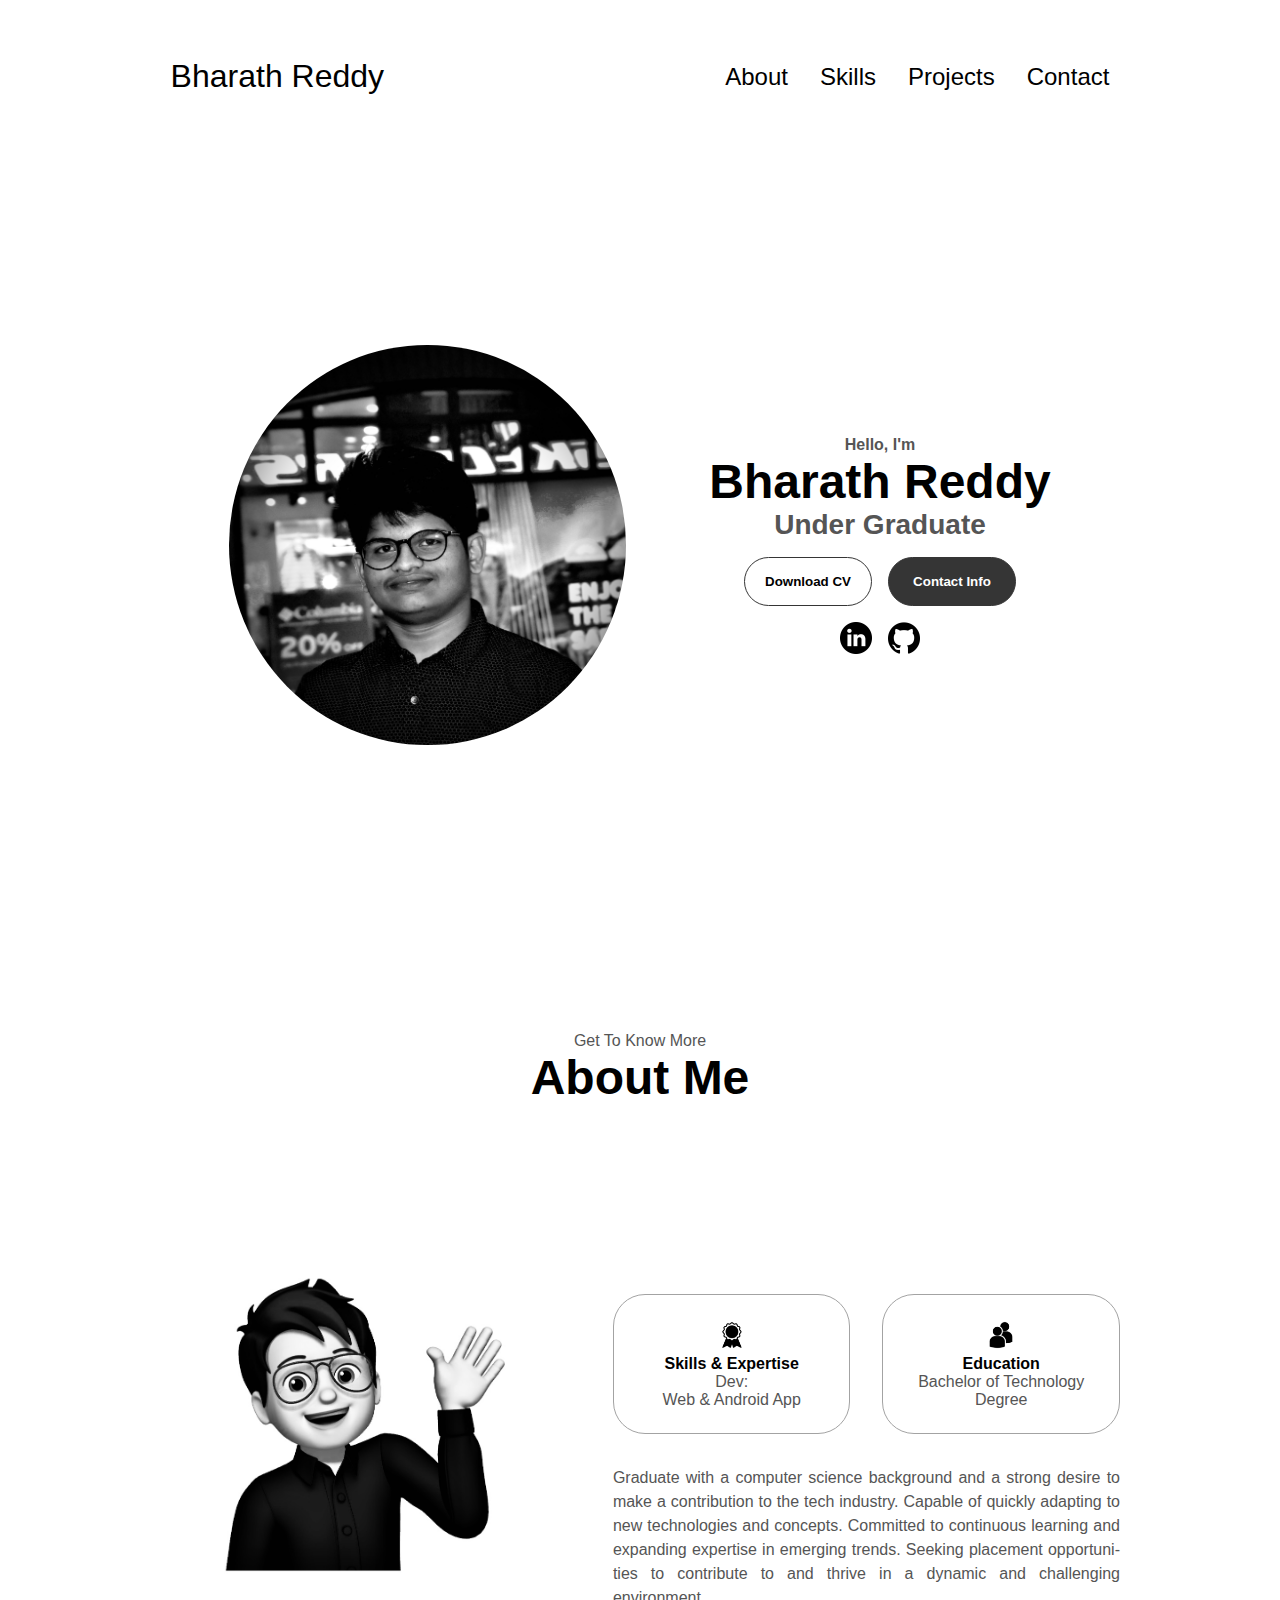
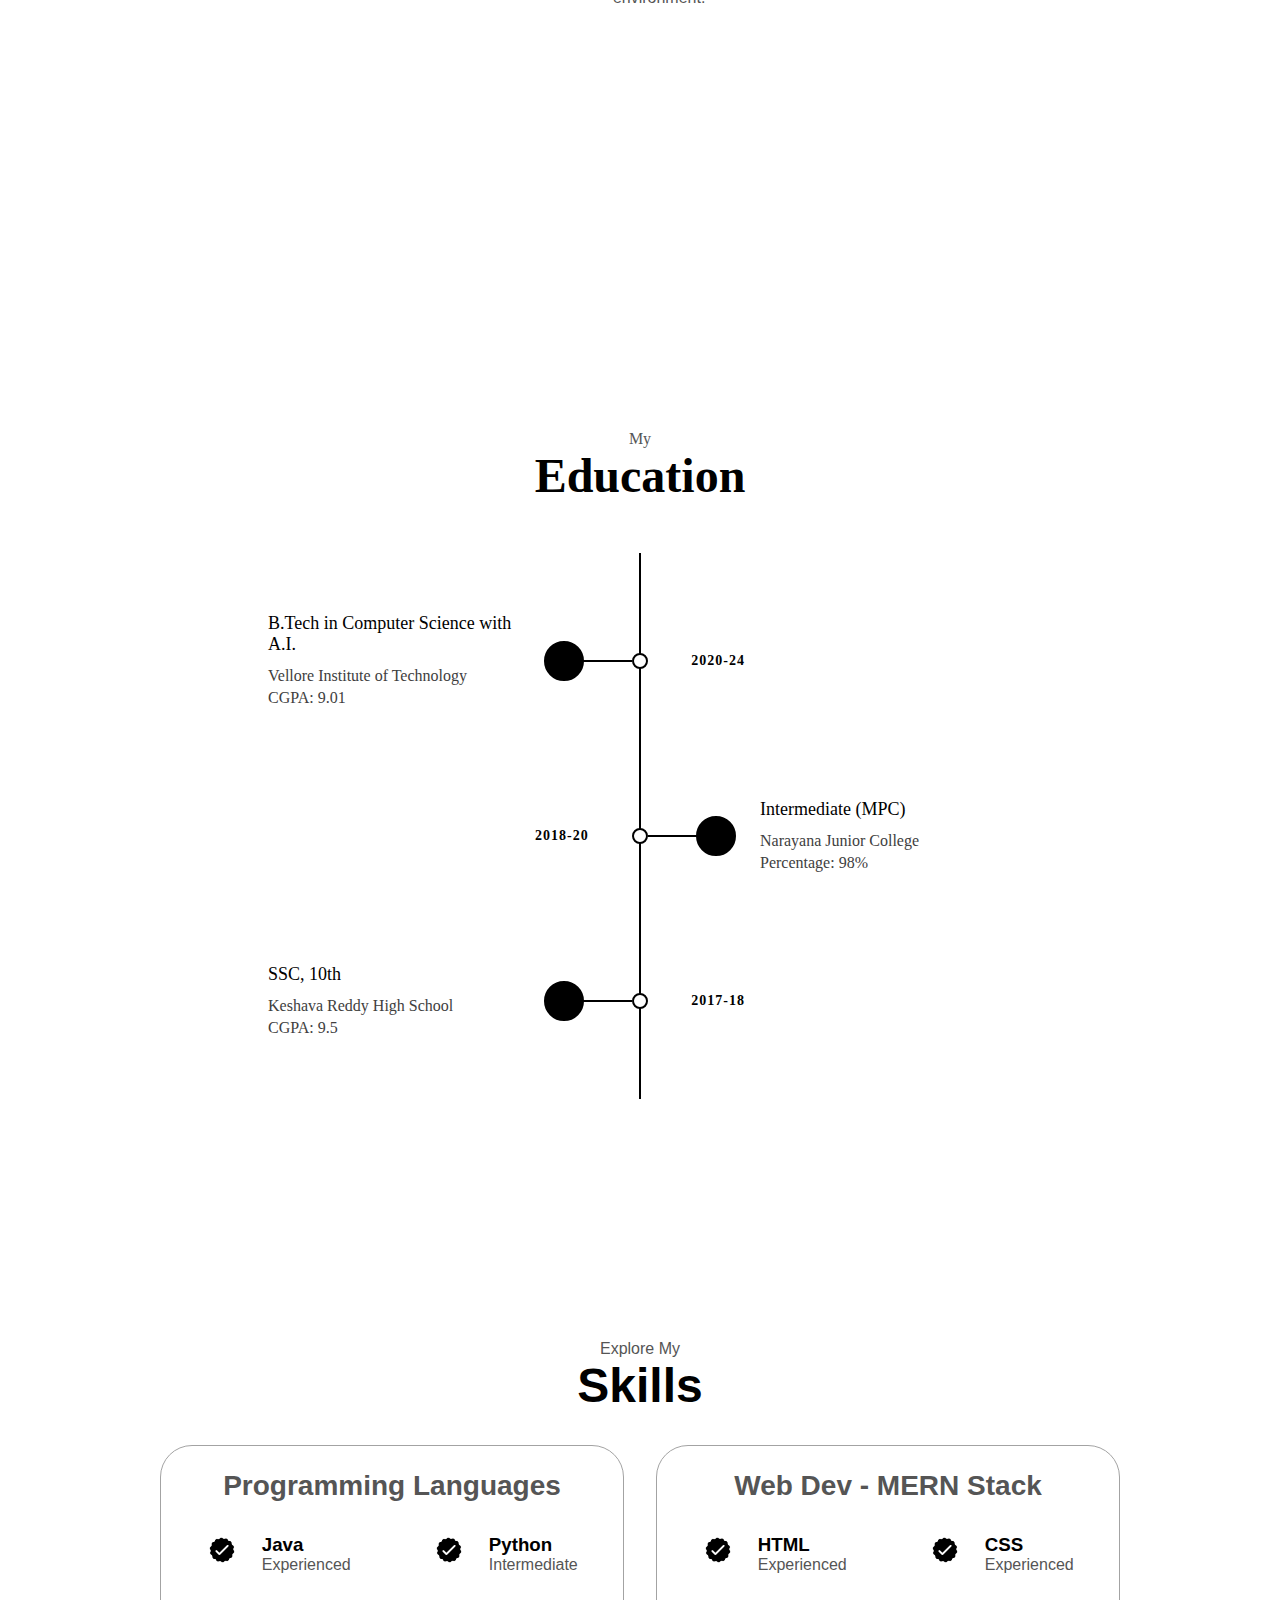
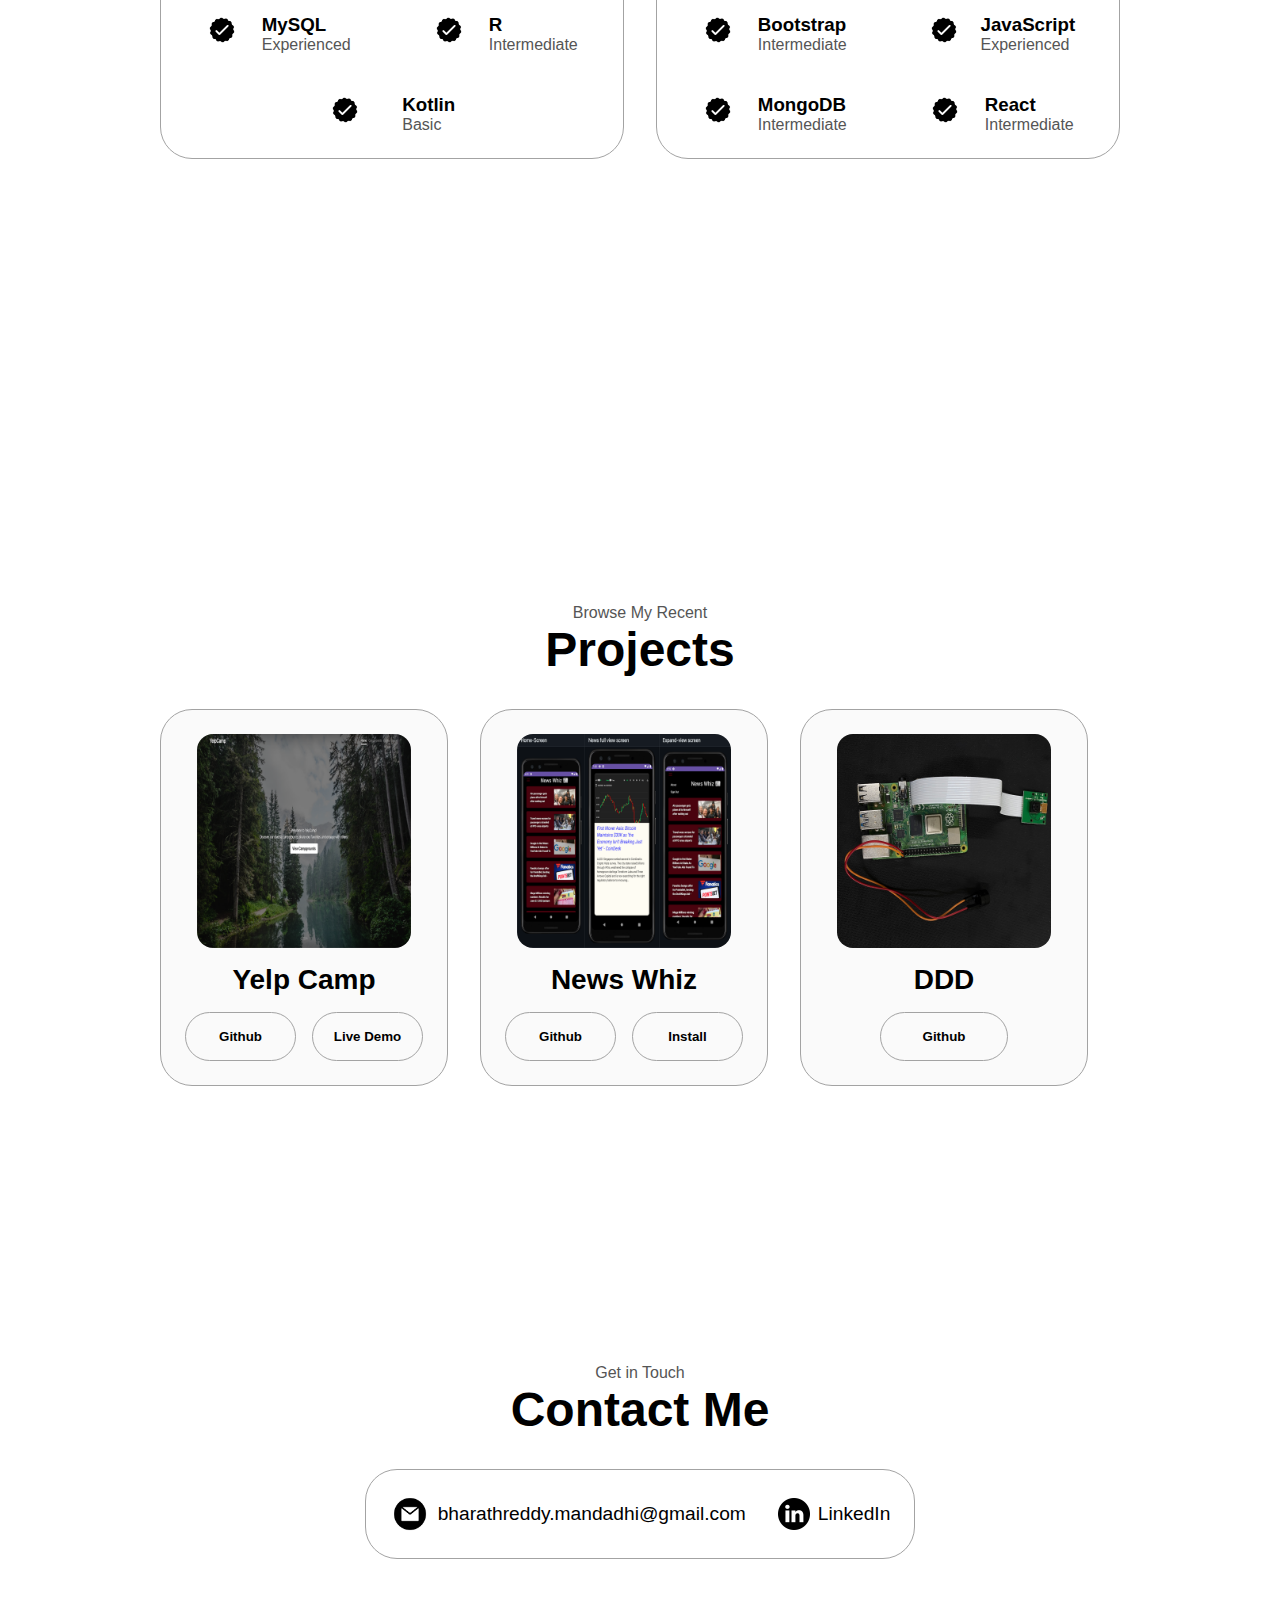
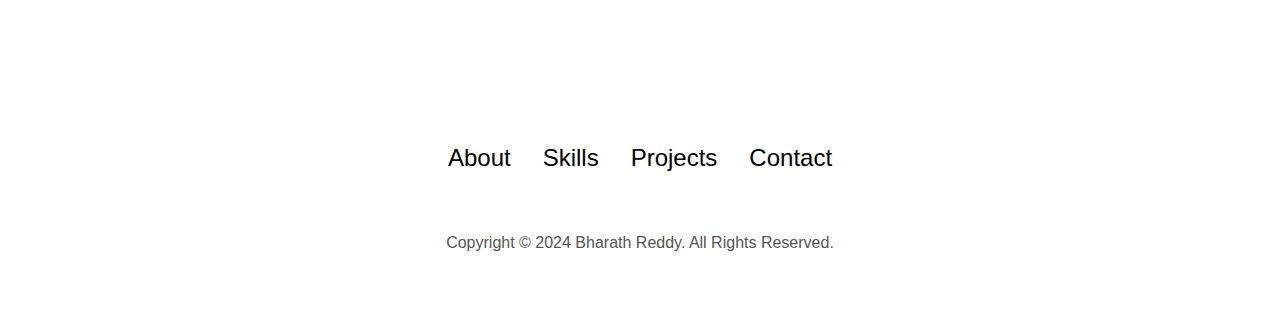
==== index.html @ 419e439b "rename" ====
<!DOCTYPE html>
<html lang="en">
  <head>
    <meta charset="UTF-8" />
    <meta http-equiv="X-UA-Compatible" content="IE=edge" />
    <meta name="viewport" content="width=device-width, initial-scale=1.0" />
    <title>My Portfolio</title>
    <link rel="stylesheet" href="app.css" />
    <link rel="stylesheet" href="mediaq.css" />
  </head>
  <body>
    <nav id="desktop-nav">
      <div class="logo">Bharath Reddy</div>
      <div>
        <ul class="nav-links">
          <li><a href="#about">About</a></li>
          <li><a href="#experience">Skills</a></li>
          <li><a href="#projects">Projects</a></li>
          <li><a href="#contact">Contact</a></li>
        </ul>
      </div>
    </nav>
    <nav id="mobile-nav">
      <div class="logo">Bharath Reddy</div>
      
      <div class="mobile-menu">
        <div class="mobile-icon" onclick="toggleMenu()">
          <span></span>
          <span></span>
          <span></span>
        </div>
        <div class="menu-links">
          <li><a href="#about" onclick="toggleMenu()">About</a></li>
          <li><a href="#experience" onclick="toggleMenu()">Experience</a></li>
          <li><a href="#projects" onclick="toggleMenu()">Projects</a></li>
          <li><a href="#contact" onclick="toggleMenu()">Contact</a></li>
        </div>
      </div>
    </nav>










    
    <section id="profile">
      <div class="section__pic-container">
        <img class="circular-square" src="./assets/pro-pic.jpg" alt="Bharath's profile picture" />
      </div>
      <div class="section__text">
        <p class="section__text__p1">Hello, I'm</p>
        <h1 class="title">Bharath Reddy</h1>
        <p class="section__text__p2">Under Graduate</p>
        <div class="btn-container">
          <button
            class="btn btn-color-2"
            onclick="window.open('./assets/Bharath_May.pdf')"
          >
            Download CV
          </button>
          <button class="btn btn-color-1" onclick="location.href='#contact'">
            Contact Info
          </button>
        </div>
        <div id="socials-container">
          <img
            src="./assets/linkedin.png"
            alt="My LinkedIn profile"
            class="icon"
            onclick="location.href='https://www.linkedin.com/in/bharath-reddy-mandadhi/'"
          />
          <img
            src="./assets/github.png"
            alt="My Github profile"
            class="icon"
            onclick="location.href='https://github.com/bharath9812'"
          />
        </div>
      </div>
    </section>















    <section id="about">
      <p class="section__text__p1">Get To Know More</p>
      <h1 class="title">About Me</h1>
      <div class="section-container">
        <div class="section__pic-container">
          <img
            src="./assets/pro-pic-2.jpg"
            alt="Profile picture"
            class="about-pic"
          />
        </div>
        <div class="about-details-container">
          <div class="about-containers">
            <div class="details-container">
              <img
                src="./assets/experience.png"
                alt="Experience icon"
                class="icon"
              />
              <h4>Skills & Expertise</h4>
              <p>Dev: <br />Web & Android App</p>
            </div>
            <div class="details-container">
              <img
                src="./assets/education.png"
                alt="Education icon"
                class="icon"
              />
              <h4>Education</h4>
              <p>Bachelor of Technology Degree</p>
            </div>
          </div>
          <div class="text-container">
            <p id="mydescription">
              Graduate with a computer science background and a strong desire to make a 
              contribution to the tech industry. Capable of quickly adapting to new 
              technologies and concepts. Committed to continuous learning and expanding 
              expertise in emerging trends. Seeking placement opportunities to contribute 
              to and thrive in a dynamic and challenging environment.
            </p>
          </div>
        </div>
      </div>
      <!-- <img
        src="./assets/arrow.png"
        alt="Arrow icon"
        class="icon arrow"
        onclick="location.href='./#experience'"
      /> -->
    </section>










  <section id="qualification" class="design-section">
    <p class="section__text__p1">My</p>
      <h1 style="padding-bottom: 50px;" class="title">Education</h1>
  <div class="timeline">
    <div class="container left">
      <div class="date">2020-24</div>
      <i class="icon fa fa-home"></i>
      <div class="content">
        <h2>B.Tech in Computer Science with A.I.</h2>
        <p>
          Vellore Institute of Technology <br>
          CGPA: 9.01
        </p>
      </div>
    </div>
    <div class="container right">
      <div class="date">2018-20</div>
      <i class="icon fa fa-gift"></i>
      <div class="content">
        <h2>Intermediate (MPC)</h2>
        <p>
            Narayana Junior College <br>
            Percentage: 98%
        </p>
      </div>
    </div>
    <div class="container left">
      <div class="date">2017-18</div>
      <i class="icon fa fa-user"></i>
      <div class="content">
        <h2>SSC, 10th</h2>
        <p>
            Keshava Reddy High School <br>
            CGPA: 9.5
        </p>
      </div>
    </div>
  </div>
</section>





    






















    <section id="experience">
      <p class="section__text__p1">Explore My</p>
      <h1 class="title">Skills</h1>
      <div class="experience-details-container">
        <div class="about-containers">
          
          <div class="details-container">
            <h2 class="experience-sub-title">Programming Languages</h2>
            <div class="article-container">
              <article>
                <img
                  src="./assets/checkmark.png"
                  alt="Experience icon"
                  class="icon"
                />
                <div>
                  <h3>Java</h3>
                  <p>Experienced</p>
                </div>
              </article>
              <article>
                <img
                  src="./assets/checkmark.png"
                  alt="Experience icon"
                  class="icon"
                />
                <div>
                  <h3>Python</h3>
                  <p>Intermediate</p>
                </div>
              </article>
              <article>
                <img
                  src="./assets/checkmark.png"
                  alt="Experience icon"
                  class="icon"
                />
                <div>
                  <h3>MySQL</h3>
                  <p>Experienced</p>
                </div>
              </article>
              <article>
                <img
                  src="./assets/checkmark.png"
                  alt="Experience icon"
                  class="icon"
                />
                <div>
                  <h3>R</h3>
                  <p>Intermediate</p>
                </div>
              </article>
              <article>
                <img
                  src="./assets/checkmark.png"
                  alt="Experience icon"
                  class="icon"
                />
                <div>
                  <h3>Kotlin</h3>
                  <p>Basic</p>
                </div>
              </article>
            </div>
          </div>

          <div class="details-container">
            <h2 class="experience-sub-title">Web Dev - MERN Stack</h2>
            <div class="article-container">
              <article>
                <img
                  src="./assets/checkmark.png"
                  alt="Experience icon"
                  class="icon"
                />
                <div>
                  <h3>HTML</h3>
                  <p>Experienced</p>
                </div>
              </article>
              <article>
                <img
                  src="./assets/checkmark.png"
                  alt="Experience icon"
                  class="icon"
                />
                <div>
                  <h3>CSS</h3>
                  <p>Experienced</p>
                </div>
              </article>
              <article>
                <img
                  src="./assets/checkmark.png"
                  alt="Experience icon"
                  class="icon"
                />
                <div>
                  <h3>Bootstrap</h3>
                  <p>Intermediate</p>
                </div>
              </article>
              <article>
                <img
                  src="./assets/checkmark.png"
                  alt="Experience icon"
                  class="icon"
                />
                <div>
                  <h3>JavaScript</h3>
                  <p>Experienced</p>
                </div>
              </article>
              <article>
                <img
                  src="./assets/checkmark.png"
                  alt="Experience icon"
                  class="icon"
                />
                <div>
                  <h3>MongoDB</h3>
                  <p>Intermediate</p>
                </div>
              </article>
              <article>
                <img
                  src="./assets/checkmark.png"
                  alt="Experience icon"
                  class="icon"
                />
                <div>
                  <h3>React</h3>
                  <p>Intermediate</p>
                </div>
              </article>
            </div>
          </div>
        </div>
      </div>
      <!-- <img
        src="./assets/arrow.png"
        alt="Arrow icon"
        class="icon arrow"
        onclick="location.href='./#projects'"
      /> -->
    </section>














    <section id="projects">
      <p class="section__text__p1">Browse My Recent</p>
      <h1 class="title">Projects</h1>
      <div class="experience-details-container">
        <div class="whole-project about-containers">
          <div class="project-man details-container color-container">
            <div class="article-container">
              <img
                src="./assets/p-11.png"
                alt="Project 1"
                class="project-img"
              />
            </div>
            <h3 class="experience-sub-title project-title">Yelp Camp</h3>
            <div class="btn-container">
              <button
                class="btn btn-color-2 project-btn"
                onclick="location.href='https://github.com/bharath9812/yelp'"
              >
                Github
              </button>
              <button
                class="btn btn-color-2 project-btn"
                onclick="location.href='https://yelpcamp-india-vric.onrender.com/'"
              >
                Live Demo
              </button>
            </div>
          </div>
          <div class="project-man details-container color-container">
            <div class="article-container">
              <img
                src="./assets/news-whiz.png"
                alt="Project 2"
                class="project-img"
              />
            </div>
            <h3 class="experience-sub-title project-title">News Whiz</h3>
            <div class="btn-container">
              <button
                class="btn btn-color-2 project-btn"
                onclick="location.href='https://github.com/bharath9812/News-Whiz'"
              >
                Github
              </button>
              <button
                class="btn btn-color-2 project-btn"
                onclick="location.href='https://drive.google.com/file/d/1U4-5RmE0adpKsE2Zzr_8J9qtUjbSV8Gq/view'"
              >
                Install
              </button>
            </div>
          </div>
          <div class="project-man details-container color-container">
            <div class="article-container">
              <img
                src="./assets/DDD.JPG"
                alt="Project 3"
                class="project-img"
              />
            </div>
            <h3 class="experience-sub-title project-title">DDD</h3>
            <div class="btn-container">
              <button
                class="btn btn-color-2 project-btn"
                onclick="location.href='https://github.com/bharath9812/Driver-Drowsiness-Detection_DDD'"
              >
                Github
              </button>
              <!-- <button
                class="btn btn-color-2 project-btn"
                onclick="location.href='https://github.com/'"
              >
                Live Demo
              </button> -->
            </div>
          </div>
        </div>
      </div>
      <!-- <img
        src="./assets/arrow.png"
        alt="Arrow icon"
        class="icon arrow"
        onclick="location.href='./#contact'"
      /> -->
    </section>






    <section id="contact">
      <p class="section__text__p1">Get in Touch</p>
      <h1 class="title">Contact Me</h1>
      <div class="contact-info-upper-container">
        <div class="contact-info-container">
          <img
            src="./assets/email.png"
            alt="Email icon"
            class="icon contact-icon email-icon"
          />
          <p><a href="mailto:bharathreddy.mandadhi@gmail.com">bharathreddy.mandadhi@gmail.com</a></p>
        </div>
        <div class="contact-info-container">
          <img
            src="./assets/linkedin.png"
            alt="LinkedIn icon"
            class="icon contact-icon"
          />
          <p><a href="https://www.linkedin.com/in/bharath-reddy-mandadhi/">LinkedIn</a></p>
        </div>
      </div>
    </section>









    <footer>
      <nav>
        <div class="nav-links-container">
          <ul class="nav-links">
            <li><a href="#about">About</a></li>
            <li><a href="#experience">Skills</a></li>
            <li><a href="#projects">Projects</a></li>
            <li><a href="#contact">Contact</a></li>
          </ul>
        </div>
      </nav>
      <p>Copyright &#169; 2024 Bharath Reddy. All Rights Reserved.</p>
    </footer>
    <script src="script.js"></script>
  </body>
</html>
---- app.css ----
/* GENERAL */

@import url("https://fonts.googleapis.com/css2?family=Poppins:wght@300;400;500;600&display=swap");

* {
  margin: 0;
  padding: 0;
}

body {
  font-family: "Poppins", sans-serif;
}

html {
  scroll-behavior: smooth;
}

p {
  color: rgb(85, 85, 85);
}

/* TRANSITION */

a,
.btn {
  transition: all 300ms ease;
}

/* DESKTOP NAV */

nav,
.nav-links {
  display: flex;
}

nav {
  justify-content: space-around;
  align-items: center;
  height: 17vh;
}

.nav-links {
  gap: 2rem;
  list-style: none;
  font-size: 1.5rem;
}

a {
  color: black;
  text-decoration: none;
  text-decoration-color: white;
}

a:hover {
  color: grey;
  text-decoration: underline;
  text-underline-offset: 0.5rem;
  text-decoration-color: rgb(181, 181, 181);
}

.logo {
  font-size: 2rem;
}

.logo:hover {
  cursor: default;
}

/* mobile MENU */

#mobile-nav {
  display: none;
}

.mobile-menu {
  position: relative;
  display: inline-block;
}

.mobile-icon {
  display: flex;
  flex-direction: column;
  justify-content: space-between;
  height: 24px;
  width: 30px;
  cursor: pointer;
}

.mobile-icon span {
  width: 100%;
  height: 2px;
  background-color: black;
  transition: all 0.3 ease-in-out;
}

.menu-links {
  position: absolute;
  top: 100%;
  right: 0;
  background-color: white;
  width: fit-content;
  max-height: 0;
  overflow: hidden;
  transition: all 0.3 ease-in-out;
}

.menu-links a {
  display: block;
  padding: 10px;
  text-align: center;
  font-size: 1.5rem;
  color: black;
  text-decoration: none;
  transition: all 0.3 ease-in-out;
}

.menu-links li {
  list-style: none;
}

.menu-links.open {
  max-height: 300px;
}

.mobile-icon.open span:first-child {
  transform: rotate(45deg) translate(10px, 5px);
}

.mobile-icon.open span:nth-child(2) {
  opacity: 0;
}

.mobile-icon.open span:last-child {
  transform: rotate(-45deg) translate(10px, -5px);
}

.mobile-icon span:first-child {
  transform: none;
}

.mobile-icon span:first-child {
  opacity: 1;
}

.mobile-icon span:first-child {
  transform: none;
}

/* SECTIONS */



.circular-square { 
  border-top-left-radius: 50% 50%; 
  border-top-right-radius: 50% 50%; 
  border-bottom-right-radius: 50% 50%; 
  border-bottom-left-radius: 50% 50%; 
} 

section {
  padding-top: 4vh;
  height: 96vh;
  margin: 0 10rem;
  box-sizing: border-box;
  min-height: fit-content;
}


.design-section{
  height: 112vh;
}

.section-container {
  display: flex;
}

/* PROFILE SECTION */

#profile {
  display: flex;
  justify-content: center;
  gap: 5rem;
  height: 80vh;
}

.section__pic-container {
  display: flex;
  height: 400px;
  width: 400px;
  margin: auto 0;
}

.section__text {
  align-self: center;
  text-align: center;
}

.section__text p {
  font-weight: 600;
}

.section__text__p1 {
  text-align: center;
}

.section__text__p2 {
  font-size: 1.75rem;
  margin-bottom: 1rem;
}

.title {
  font-size: 3rem;
  text-align: center;
}

#socials-container {
  display: flex;
  justify-content: center;
  margin-top: 1rem;
  gap: 1rem;
}

/* ICONS */

.icon {
  cursor: pointer;
  height: 2rem;
}

/* BUTTONS */

.btn-container {
  display: flex;
  justify-content: center;
  gap: 1rem;
}

.btn {
  font-weight: 600;
  transition: all 300ms ease;
  padding: 1rem;
  width: 8rem;
  border-radius: 2rem;
}

.btn-color-1,
.btn-color-2 {
  border: rgb(53, 53, 53) 0.1rem solid;
}

.btn-color-1:hover,
.btn-color-2:hover {
  cursor: pointer;
}

.btn-color-1,
.btn-color-2:hover {
  background: rgb(53, 53, 53);
  color: white;
}

.btn-color-1:hover {
  background: rgb(0, 0, 0);
}

.btn-color-2 {
  background: none;
}

.btn-color-2:hover {
  border: rgb(255, 255, 255) 0.1rem solid;
}

.btn-container {
  gap: 1rem;
}

/* ABOUT SECTION */

#mydescription{
  line-height: 1.5;
  text-align: justify;
  hyphens: auto;
}

#about {
  position: relative;
}

.about-containers {
  gap: 2rem;
  margin-bottom: 2rem;
  margin-top: 2rem;
}

.about-details-container {
  justify-content: center;
  flex-direction: column;
}

.about-containers,
.about-details-container {
  display: flex;
}

.about-pic {
  border-radius: 2rem;
}

.arrow {
  position: absolute;
  right: -5rem;
  bottom: 2.5rem;
}

.details-container {
  padding: 1.5rem;
  flex: 1;
  background: white;
  border-radius: 2rem;
  border: rgb(53, 53, 53) 0.1rem solid;
  border-color: rgb(163, 163, 163);
  text-align: center;
}



.section-container {
  gap: 4rem;
  height: 80%;
}

.section__pic-container {
  height: 400px;
  width: 400px;
  margin: auto 0;
}

/* EXPERIENCE SECTION */

#experience {
  position: relative;
}

.experience-sub-title {
  color: rgb(85, 85, 85);
  font-weight: 600;
  font-size: 1.75rem;
  margin-bottom: 2rem;
}

.experience-details-container {
  display: flex;
  justify-content: center;
  flex-direction: column;
}

.article-container {
  display: flex;
  text-align: initial;
  flex-wrap: wrap;
  flex-direction: row;
  gap: 2.5rem;
  justify-content: space-around;
}

article {
  display: flex;
  width: 10rem;
  justify-content: space-around;
  gap: 0.5rem;
}

article .icon {
  cursor: default;
}

/* PROJECTS SECTION */

#projects {
  position: relative;
}

.color-container {
  border-color: rgb(163, 163, 163);
  background: rgb(250, 250, 250);
}

.project-img {
  border-radius: 1rem;
  width: 90%;
  height: 90%;
}

.project-title {
  margin: 1rem;
  color: black;
}

.project-btn {
  color: black;
  border-color: rgb(163, 163, 163);
}

/* CONTACT */

#contact {
  margin-top: 10vh;
  margin-bottom: 10vh;
  display: flex;
  justify-content: center;
  flex-direction: column;
  height: 70vh;
}

.contact-info-upper-container {
  display: flex;
  justify-content: center;
  border-radius: 2rem;
  border: rgb(53, 53, 53) 0.1rem solid;
  border-color: rgb(163, 163, 163);
  background: (250, 250, 250);
  margin: 2rem auto;
  padding: 0.5rem;
}

.contact-info-container {
  display: flex;
  align-items: center;
  justify-content: center;
  gap: 0.5rem;
  margin: 1rem;
}

.contact-info-container p {
  font-size: larger;
}

.contact-icon {
  cursor: default;
}

.email-icon {
  height: 2.5rem;
}

/* FOOTER SECTION */

footer {
  height: 26vh;
  margin: 0 1rem;
}

footer p {
  text-align: center;
}




/*        Qualification Section       */


#qualification{
  margin-bottom: 4vh
}

@import url('https://fonts.googleapis.com/css2?family=Jost:wght@200;300;400&display=swap');
.design-section {
  display: flex;
  flex-direction: column;
  align-items: center;
  justify-content: center;
  background-color: #ffffff;
  min-height: 100vh;
  padding: 100px 0;
  font-family: Jost;
}

.design {
  display: flex;
  align-items: center;
  justify-content: center;
}

.timeline {
  width: 90%;
  height: auto;
  max-width: 900px;
  margin: 0 auto;
  display: flex;
  flex-direction: column;
}

.timeline-content {
  padding: 20px;
  background: #1f1f1f;
  /* -webkit-box-shadow: 5px 5px 10px #1a1a1a, -5px -5px 10px #242424; */
  /* box-shadow: 5px 5px 10px #1a1a1a, -5px -5px 10px #242424; */
  border-radius: 5px;
  color: white;
  padding: 1.75rem;
  transition: 0.4s ease;
  overflow-wrap: break-word !important;
  margin: 1rem;
  margin-bottom: 20px;
  border-radius: 6px;
}
/* 
.timeline-content {
  padding: 20px;

  border-radius: 5px;
  color: white;
  padding: 1.75rem;
  transition: 0.4s ease;
  overflow-wrap: break-word !important;
  margin: 1rem;
  margin-bottom: 20px;
} */


.timeline-component {
  margin: 0px 20px 20px 20px;
}

@media screen and (min-width: 768px) {
  .timeline {
    display: grid;
    grid-template-columns: 1fr 3px 1fr;
  }
  .timeline-middle {
    position: relative;
    background-image: linear-gradient(45deg, #F27121, #E94057, #8A2387);
    width: 3px;
    height: 100%;
  }
  .main-middle {
    opacity: 0;
  }
  .timeline-circle {
    position: absolute;
    top: 0;
    left: 50%;
    width: 15px;
    height: 15px;
    border-radius: 50%;
    background-image: linear-gradient(45deg, #F27121, #E94057, #8A2387);
    transform: translateX(-50%);
  }

  /* Adjust the width of timeline components */
  .timeline-component.timeline-content {
    width: 80%; /* Set the width to 80% of the screen */
    margin: 0 10%; /* Add 10% margin on either side */
  }
}




/* 

.circular--square { 
  border-top-left-radius: 50% 50%; 
  border-top-right-radius: 50% 50%; 
  border-bottom-right-radius: 50% 50%; 
  border-bottom-left-radius: 50% 50%; 
} */







/*        Qualification       */




*,
*::before,
*::after {
  box-sizing: border-box;
}

body {
  margin: 0;
  font-family: Arial, Helvetica, sans-serif;
  background: #ffffff;
}

.timeline {
  position: relative;
  width: 100%;
  max-width: 1140px;
  margin: 0 auto;
  padding: 15px 0;
}

.timeline::after {
  content: '';
  position: absolute;
  width: 2px;
  background: #000000;
  top: 0;
  bottom: 0;
  left: 50%;
  margin-left: -1px;
}

.container {
  padding: 15px 30px;
  position: relative;
  background: inherit;
  width: 50%;
}

.container.left {
  left: 0;
}

.container.right {
  left: 50%;
}

.container::after {
  content: '';
  position: absolute;
  width: 16px;
  height: 16px;
  top: calc(50% - 8px);
  right: -8px;
  background: #ffffff;
  border: 2px solid #000000;
  border-radius: 16px;
  z-index: 1;
}

.container.right::after {
  left: -8px;
}

.container::before {
  content: '';
  position: absolute;
  width: 50px;
  height: 2px;
  top: calc(50% - 1px);
  right: 8px;
  background: #000000;
  z-index: 1;
}

.container.right::before {
  left: 8px;
}

.container .date {
  position: absolute;
  display: inline-block;
  top: calc(50% - 8px);
  text-align: center;
  font-size: 14px;
  font-weight: bold;
  color: #000000;
  text-transform: uppercase;
  letter-spacing: 1px;
  z-index: 1;
}

.container.left .date {
  right: -105px;
}

.container.right .date {
  left: -105px;
}

.container .icon {
  position: absolute;
  display: inline-block;
  width: 40px;
  height: 40px;
  padding: 9px 0;
  top: calc(50% - 20px);
  background: #000000;
  border: 2px solid #000000;
  border-radius: 40px;
  text-align: center;
  font-size: 18px;
  color: #006E51;
  z-index: 1;
}

.container.left .icon {
  right: 56px;
}

.container.right .icon {
  left: 56px;
}

.container .content {
  padding: 30px 90px 30px 30px;
  background: #ffffff;
  position: relative;
  border-radius: 0 500px 500px 0;
}

.container.right .content {
  padding: 30px 30px 30px 90px;
  border-radius: 500px 0 0 500px;
}

.container .content h2 {
  margin: 0 0 10px 0;
  font-size: 18px;
  font-weight: normal;
  color: #000000;
}

.container .content p {
  margin: 0;
  font-size: 16px;
  line-height: 22px;
  color: #403e3e;
}

@media (max-width: 767.98px) {
  .timeline::after {
    left: 90px;
  }

  .container {
    width: 100%;
    padding-left: 120px;
    padding-right: 30px;
  }

  .container.right {
    left: 0%;
  }

  .container.left::after, 
  .container.right::after {
    left: 82px;
  }

  .container.left::before,
  .container.right::before {
    left: 100px;
    border-color: transparent #006E51 transparent transparent;
  }

  .container.left .date,
  .container.right .date {
    right: auto;
    left: 15px;
  }

  .container.left .icon,
  .container.right .icon {
    right: auto;
    left: 146px;
  }

  .container.left .content,
  .container.right .content {
    padding: 30px 30px 30px 90px;
    border-radius: 500px 0 0 500px;
  }
}


.design-section .timeline {
  width: 90%;
  height: auto;
  max-width: 900px;
  margin: 0 auto;
  display: flex;
  flex-direction: column;
  overflow: hidden; /* Prevents content from overflowing */
}
---- mediaq.css ----
@media screen and (max-width: 1400px) {
  #profile {
    height: 83vh;
    margin-bottom: 6rem;
  }
  .about-containers {
    /* width: auto; */
    flex-wrap: wrap;
  }
  #contact,
  #projects {
    height: fit-content;
  }
}

@media screen and (min-width: 1201px) {
.project-man {
    flex: 0 0 30%; /* Each container occupies 30% of the available space */
    max-width: 30%; /* Limit the width of each container */
  }
  
  .whole-project{
    padding-bottom: 120px;
  }
}


@media screen and (max-width: 1200px) {
  #desktop-nav {
    display: none;
  }
  #mobile-nav {
    display: flex;
  }
  #experience,
  .experience-details-container {
    margin-top: 2rem;
  }
  #profile,
  .section-container {
    display: block;
  }
  .arrow {
    display: none;
  }
  section,
  .section-container {
    height: fit-content;
  }
  section {
    margin: 0 5%;
  }
  .section__pic-container {
    width: 275px;
    height: 275px;
    margin: 0 auto 2rem;
  }
  .about-containers {
    margin-top: 0;
  }
}

@media screen and (max-width: 600px) {
  #contact,
  footer {
    height: 40vh;
  }
  #profile {
    height: 83vh;
    margin-bottom: 0;
  }
  article {
    font-size: 1rem;
  }
  footer nav {
    height: fit-content;
    margin-bottom: 2rem;
  }
  .about-containers,
  .contact-info-upper-container,
  .btn-container {
    flex-wrap: wrap;
  }
  .contact-info-container {
    margin: 0;
  }
  .contact-info-container p,
  .nav-links li a {
    font-size: 1rem;
  }
  .experience-sub-title {
    font-size: 1.25rem;
  }
  .logo {
    font-size: 1.5rem;
  }
  .nav-links {
    flex-direction: column;
    gap: 0.5rem;
    text-align: center;
  }
  .section__pic-container {
    width: auto;
    height: 46vw;
    justify-content: center;
  }
  .section__text__p2 {
    font-size: 1.25rem;
  }
  .title {
    font-size: 2rem;
  }
  .text-container {
    text-align: justify;
  }
}
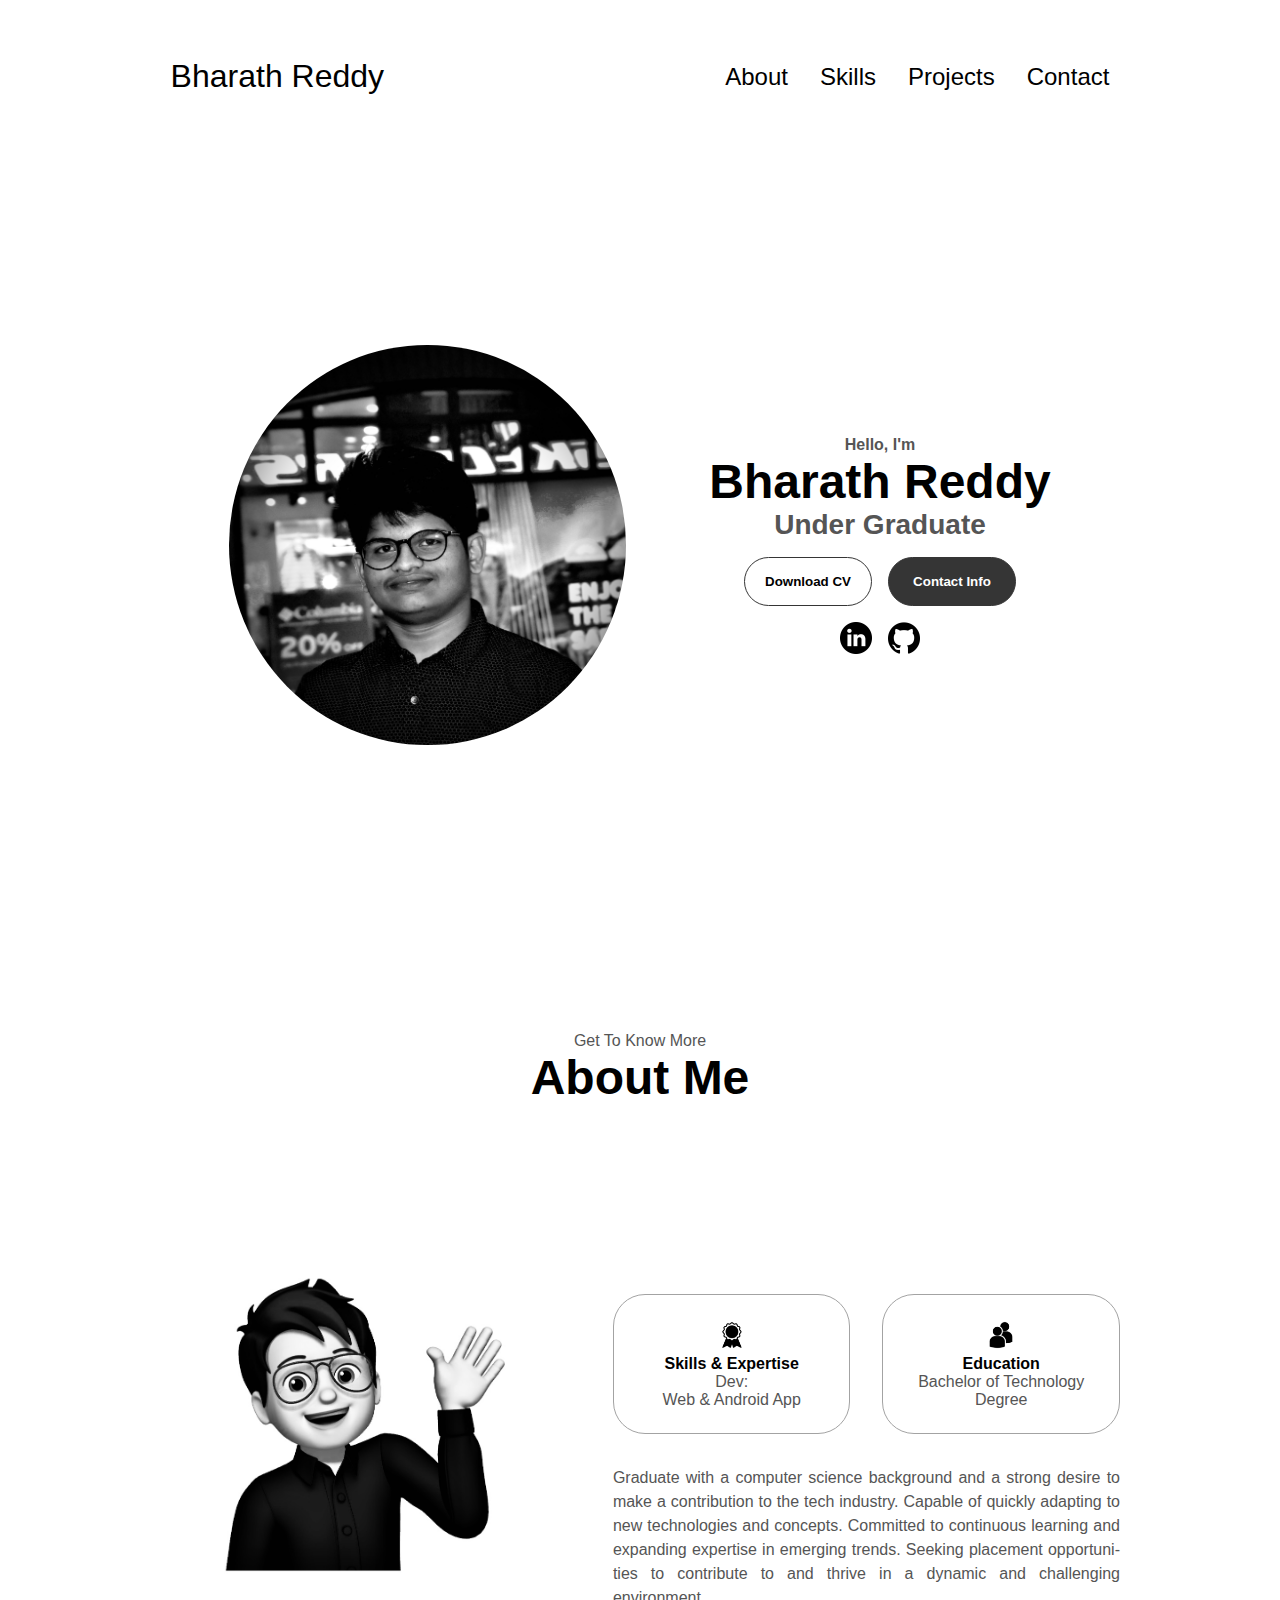
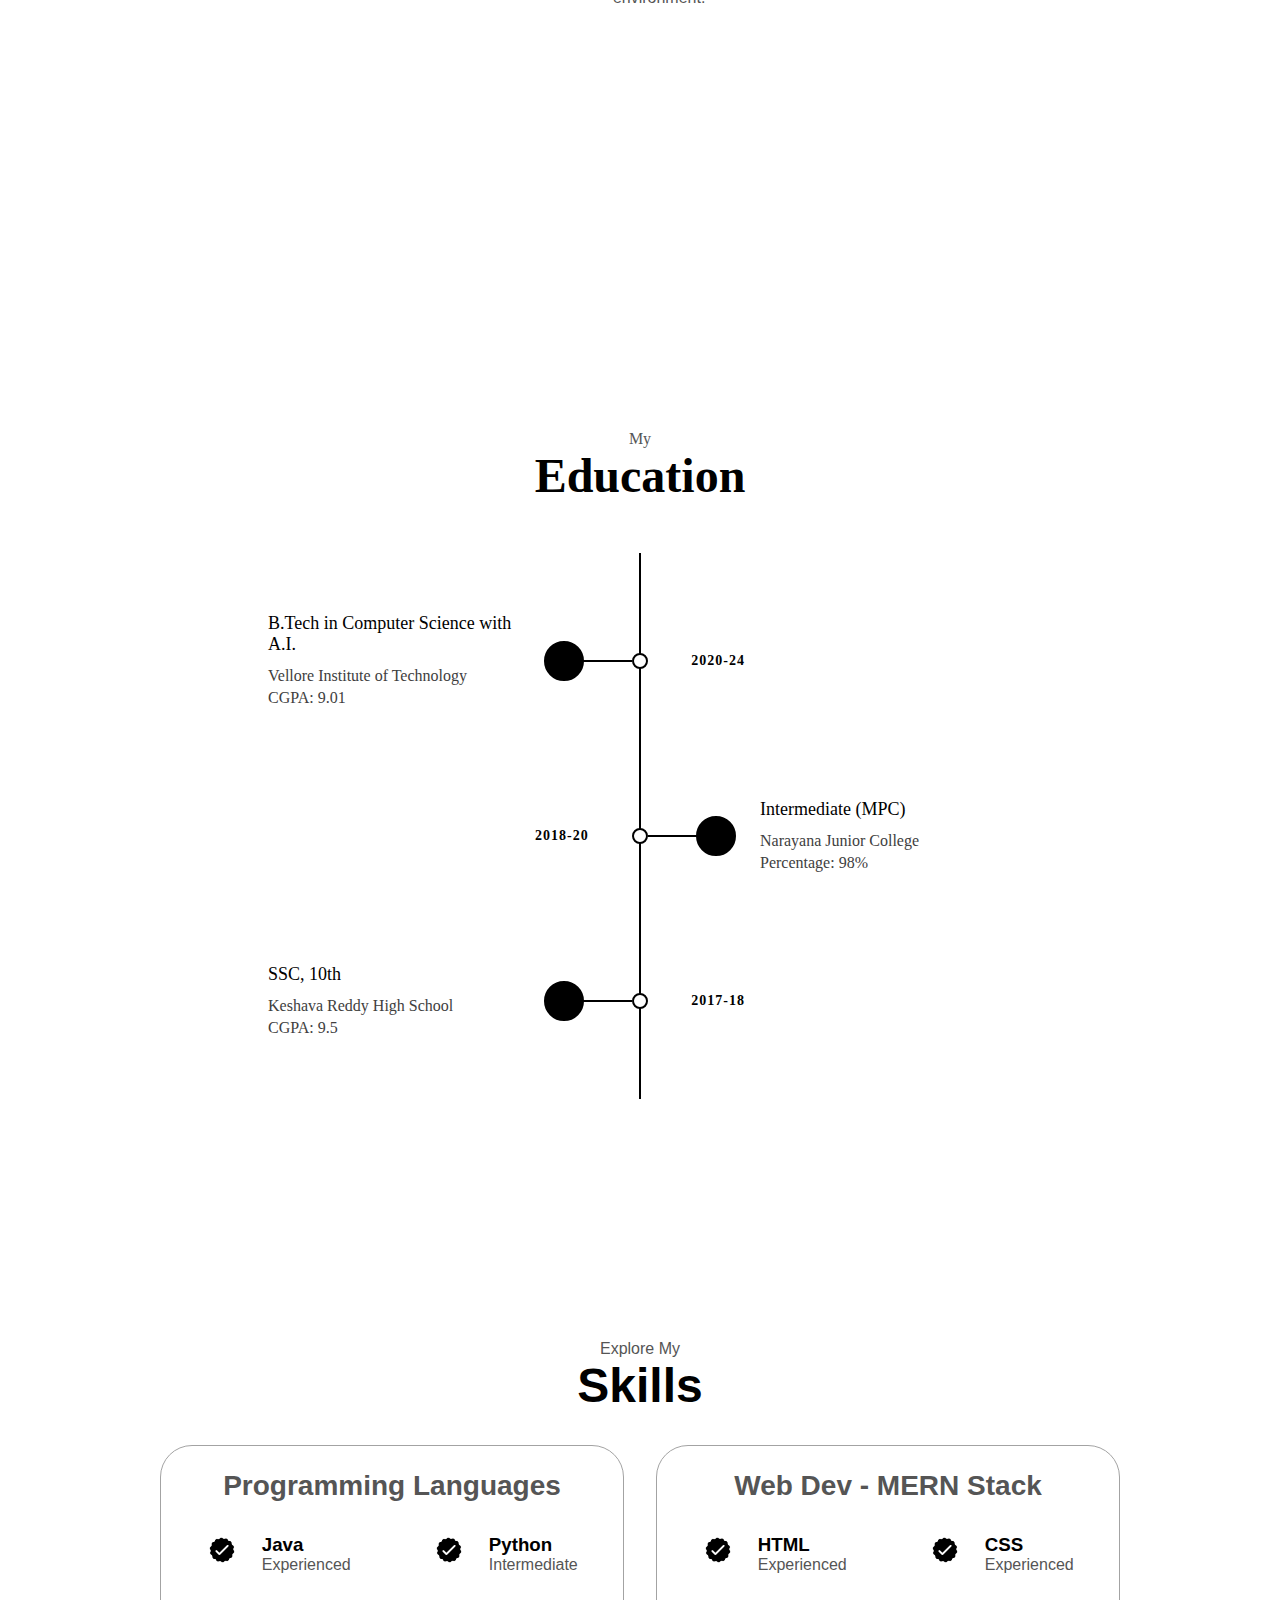
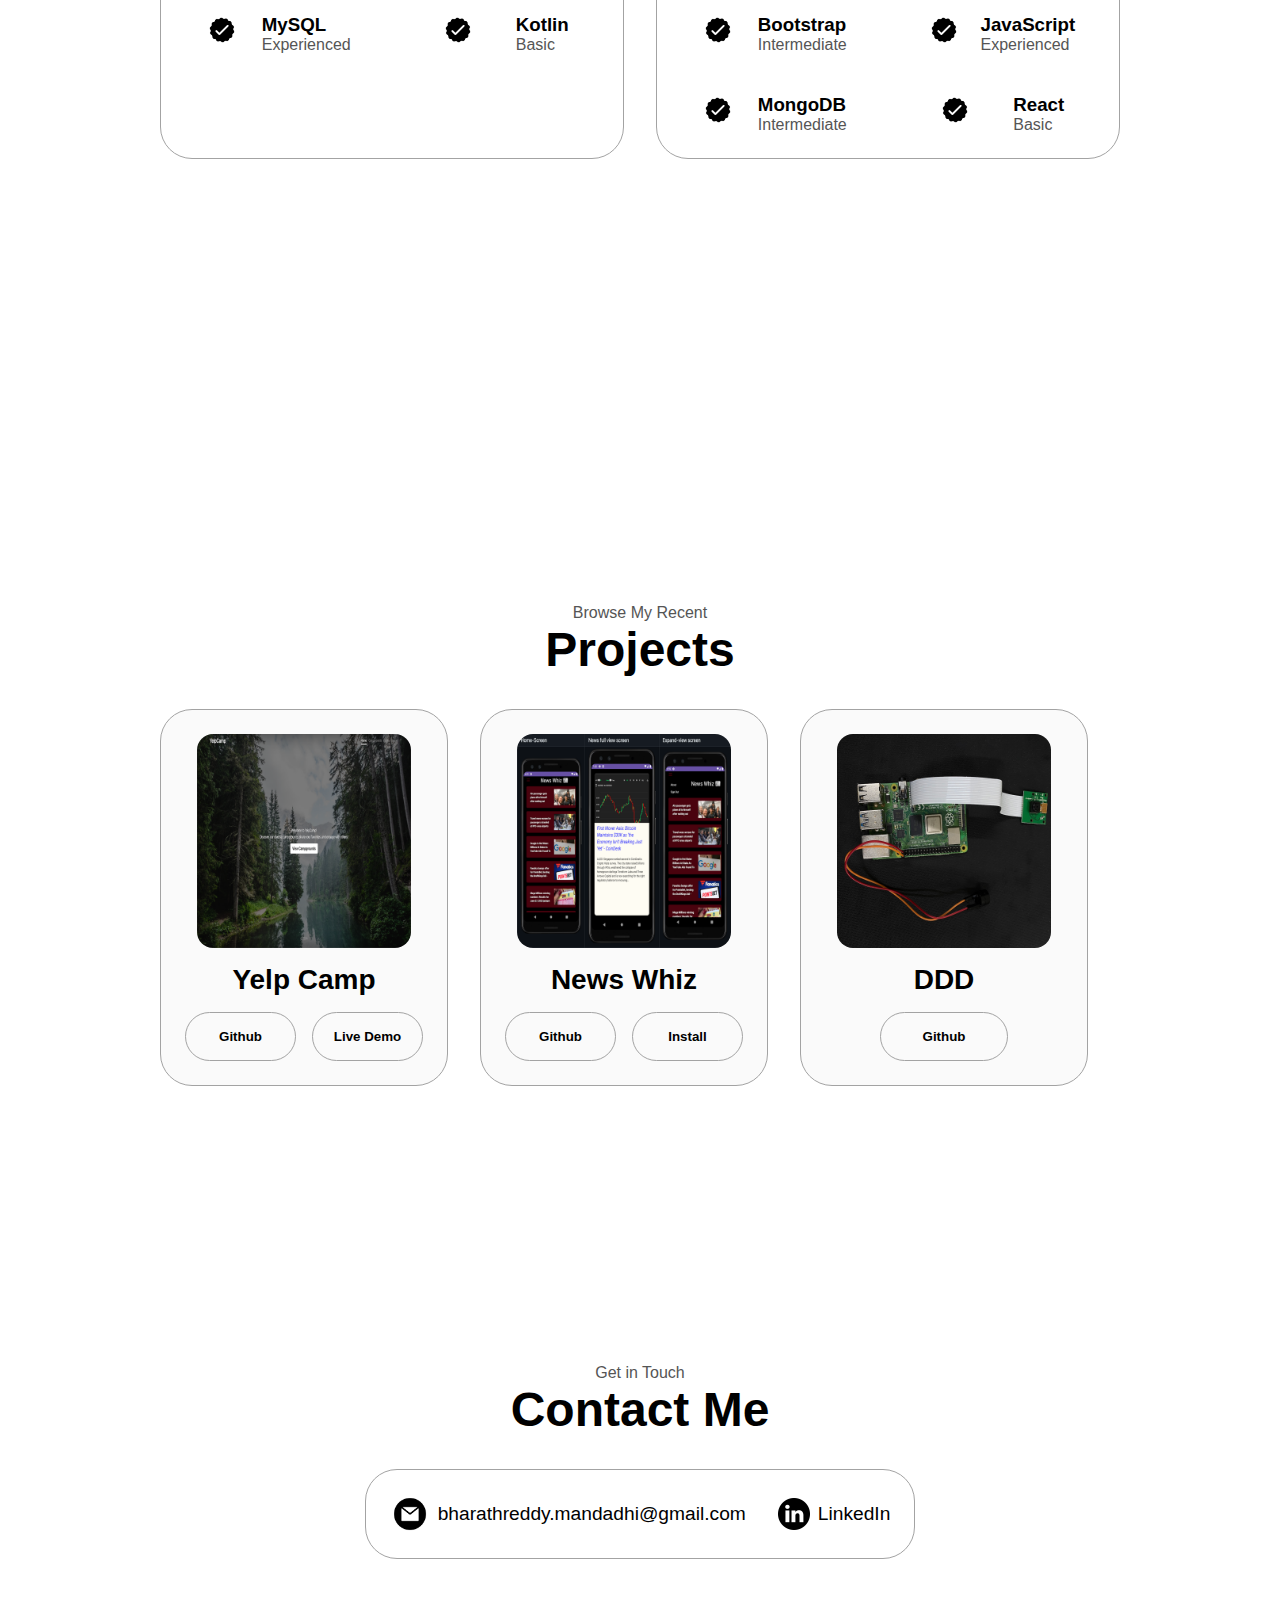
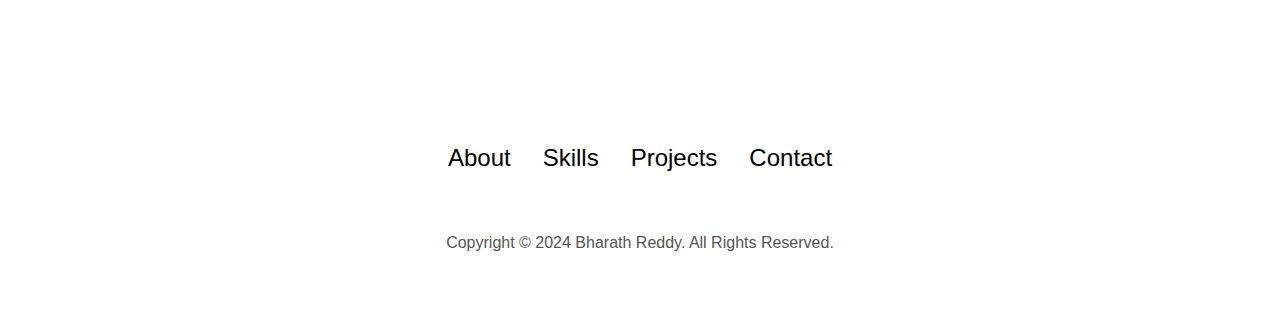
==== commit 382a4254: "june update" ====
--- a/index.html
+++ b/index.html
@@ -59,7 +59,7 @@
         <div class="btn-container">
           <button
             class="btn btn-color-2"
-            onclick="window.open('./assets/Bharath_May.pdf')"
+            onclick="window.open('./assets/Bharath_June_V2.pdf')"
           >
             Download CV
           </button>
@@ -267,7 +267,7 @@
                   <p>Experienced</p>
                 </div>
               </article>
-              <article>
+              <!-- <article>
                 <img
                   src="./assets/checkmark.png"
                   alt="Experience icon"
@@ -277,7 +277,7 @@
                   <h3>R</h3>
                   <p>Intermediate</p>
                 </div>
-              </article>
+              </article> -->
               <article>
                 <img
                   src="./assets/checkmark.png"
@@ -358,7 +358,7 @@
                 />
                 <div>
                   <h3>React</h3>
-                  <p>Intermediate</p>
+                  <p>Basic</p>
                 </div>
               </article>
             </div>
